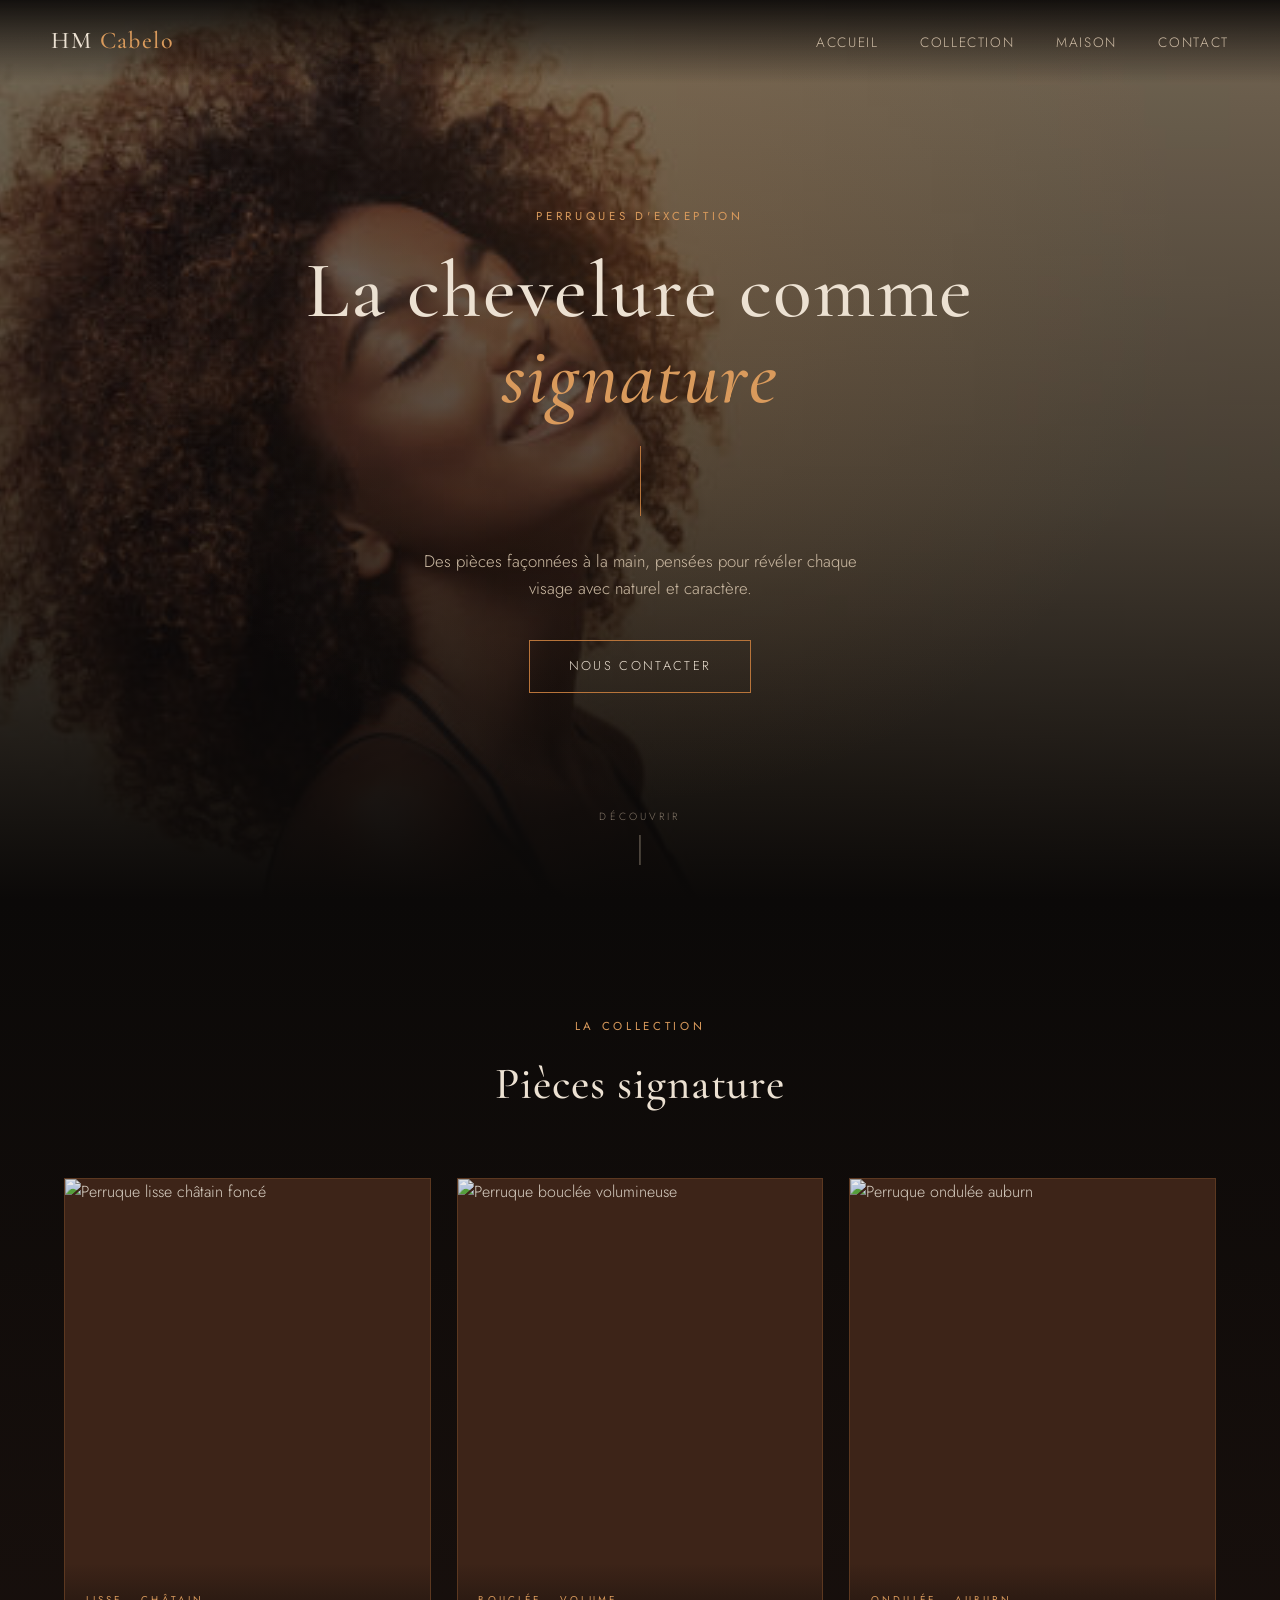
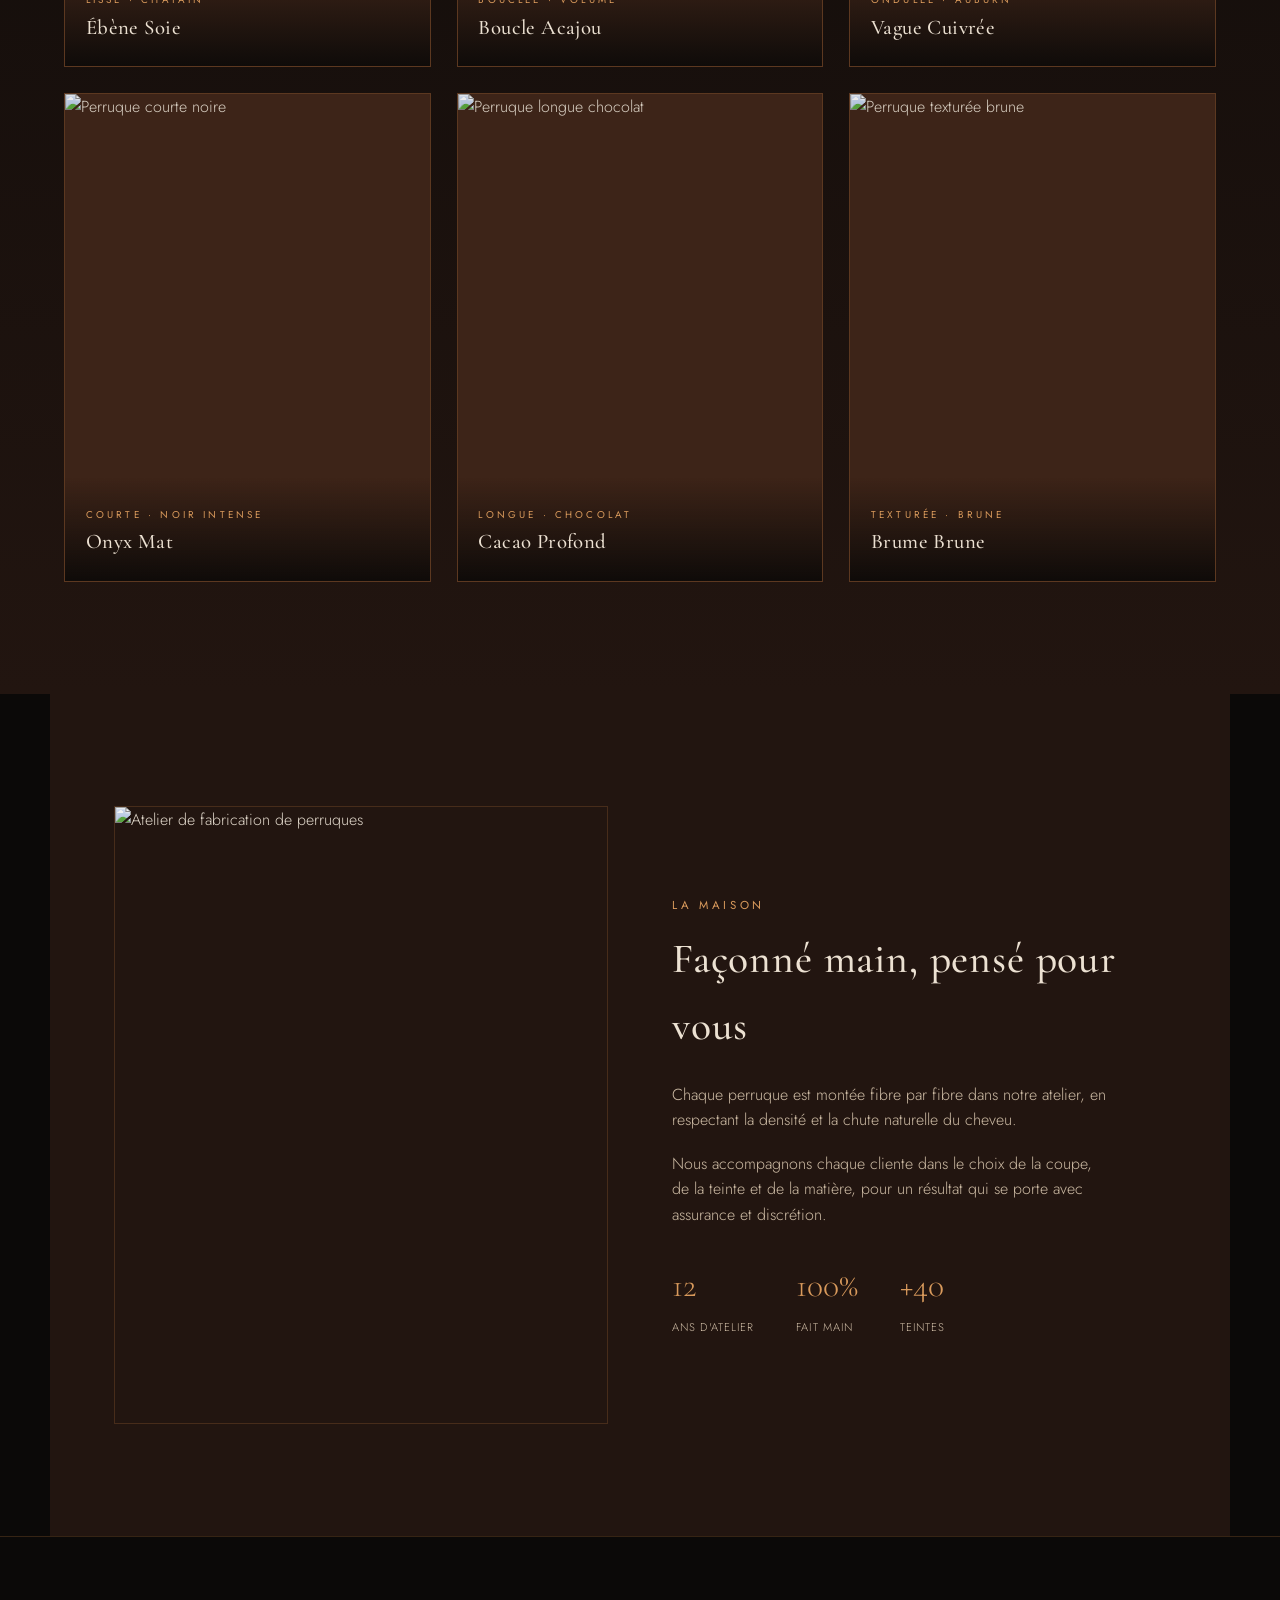
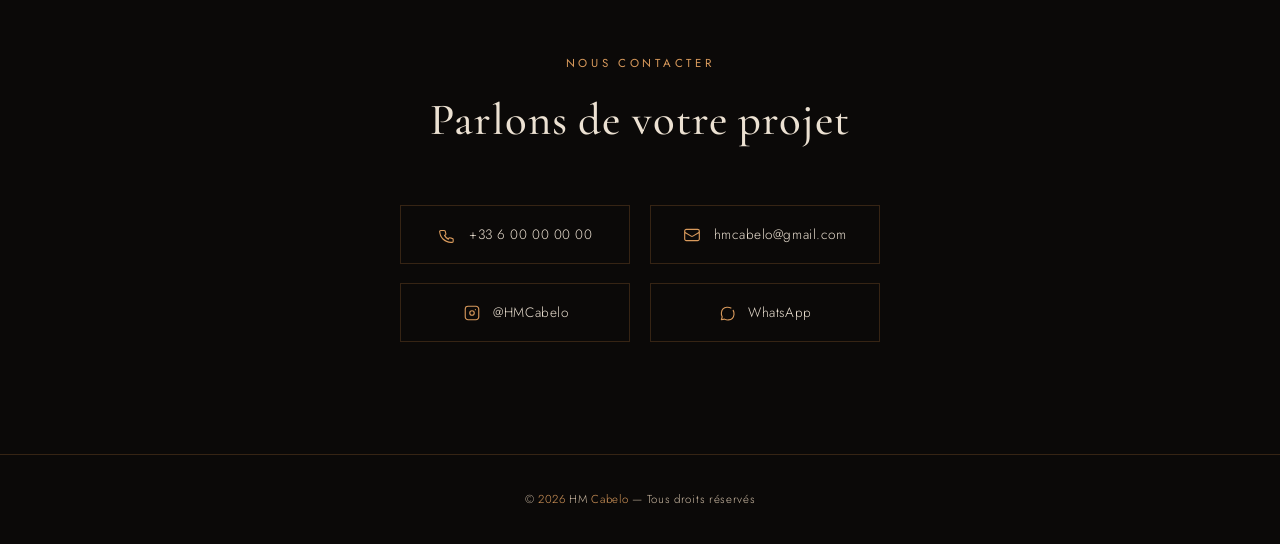
==== index.html @ 39e9770b "Première version du site web" ====
<!DOCTYPE html>
<html lang="fr">
<meta charset="UTF-8">
<meta name="viewport" content="width=device-width, initial-scale=1.0">
<title>HM Cabelo— Perruques d'exception</title>
<link rel="preconnect" href="https://fonts.googleapis.com">
<link rel="preconnect" href="https://fonts.gstatic.com" crossorigin>
<link rel="stylesheet" href="style.css">
<link href="https://fonts.googleapis.com/css2?family=Cormorant+Garamond:ital,wght@0,400;0,500;0,600;1,400&family=Jost:wght@300;400;500&display=swap" rel="stylesheet">

</head>
<body>

<header id="siteHeader">
  <a href="#top" class="brand">HM <span>Cabelo</span></a>
  <button class="burger" id="burger" aria-label="Ouvrir le menu" aria-expanded="false">
    <span></span><span></span><span></span>
  </button>
  <nav id="nav">
    <ul>
      <li><a href="#top" class="nav-link">Accueil</a></li>
      <li><a href="#collection" class="nav-link">Collection</a></li>
      <li><a href="#about" class="nav-link">Maison</a></li>
      <li><a href="#contact" class="nav-link">Contact</a></li>
    </ul>
  </nav>
</header>
<div class="nav-overlay" id="navOverlay"></div>

<section class="hero" id="top">
  <div class="hero-bg"></div>
  <div class="hero-content">
    <span class="eyebrow">Perruques d'exception</span>
    <h1>La chevelure comme <em>signature</em></h1>
    <div class="signature-line"></div>
    <p>Des pièces façonnées à la main, pensées pour révéler chaque visage avec naturel et caractère.</p>
    <a href="#contact" class="btn">Nous contacter</a>
  </div>
  <div class="scroll-cue">Découvrir</div>
</section>

<section class="collection" id="collection">
  <div class="section-head">
    <span class="eyebrow">La collection</span>
    <h2>Pièces signature</h2>
  </div>
  <div class="grid">
    <article class="card reveal">
      <img src="https://images.unsplash.com/photo-1605497788044-5a32c7078486?q=80&w=900&auto=format&fit=crop" alt="Perruque lisse châtain foncé">
      <div class="card-info">
        <span class="eyebrow">Lisse · Châtain</span>
        <h3>Ébène Soie</h3>
      </div>
    </article>
    <article class="card reveal">
      <img src="https://images.unsplash.com/photo-1519699047748-de8e457a634e?q=80&w=900&auto=format&fit=crop" alt="Perruque bouclée volumineuse">
      <div class="card-info">
        <span class="eyebrow">Bouclée · Volume</span>
        <h3>Boucle Acajou</h3>
      </div>
    </article>
    <article class="card reveal">
      <img src="https://images.unsplash.com/photo-1492106087820-71f1a00d2b11?q=80&w=900&auto=format&fit=crop" alt="Perruque ondulée auburn">
      <div class="card-info">
        <span class="eyebrow">Ondulée · Auburn</span>
        <h3>Vague Cuivrée</h3>
      </div>
    </article>
    <article class="card reveal">
      <img src="https://images.unsplash.com/photo-1487412947147-5cebf100ffc2?q=80&w=900&auto=format&fit=crop" alt="Perruque courte noire">
      <div class="card-info">
        <span class="eyebrow">Courte · Noir intense</span>
        <h3>Onyx Mat</h3>
      </div>
    </article>
    <article class="card reveal">
      <img src="https://images.unsplash.com/photo-1605497787376-9e2af8fa3528?q=80&w=900&auto=format&fit=crop" alt="Perruque longue chocolat">
      <div class="card-info">
        <span class="eyebrow">Longue · Chocolat</span>
        <h3>Cacao Profond</h3>
      </div>
    </article>
    <article class="card reveal">
      <img src="https://images.unsplash.com/photo-1604004555489-723a93d6ce74?q=80&w=900&auto=format&fit=crop" alt="Perruque texturée brune">
      <div class="card-info">
        <span class="eyebrow">Texturée · Brune</span>
        <h3>Brume Brune</h3>
      </div>
    </article>
  </div>
</section>

<section class="about" id="about">
  <div class="about-img reveal">
    <img src="https://images.unsplash.com/photo-1522337660859-02fbefca4702?q=80&w=900&auto=format&fit=crop" alt="Atelier de fabrication de perruques">
  </div>
  <div class="about-text reveal">
    <span class="eyebrow">La maison</span>
    <h2>Façonné main, pensé pour vous</h2>
    <p>Chaque perruque est montée fibre par fibre dans notre atelier, en respectant la densité et la chute naturelle du cheveu.</p>
    <p>Nous accompagnons chaque cliente dans le choix de la coupe, de la teinte et de la matière, pour un résultat qui se porte avec assurance et discrétion.</p>
    <div class="stats">
      <div>
        <span class="stat-num">12</span>
        <span class="stat-label">ans d'atelier</span>
      </div>
      <div>
        <span class="stat-num">100%</span>
        <span class="stat-label">fait main</span>
      </div>
      <div>
        <span class="stat-num">+40</span>
        <span class="stat-label">teintes</span>
      </div>
    </div>
  </div>
</section>

<section class="contact" id="contact">
  <div class="section-head">
    <span class="eyebrow">Nous contacter</span>
    <h2>Parlons de votre projet</h2>
  </div>
  <div class="contact-links">
    <a class="contact-link" href="tel:+33600000000">
      <svg fill="none" viewBox="0 0 24 24" stroke-width="1.5"><path stroke-linecap="round" stroke-linejoin="round" d="M2.25 6.75c0 8.284 6.716 15 15 15h1.5a1.5 1.5 0 0 0 1.5-1.5v-2.25a1.5 1.5 0 0 0-1.5-1.5l-3-.75a1.5 1.5 0 0 0-1.5.75l-.5 1c-2-1-4-3-5-5l1-.5a1.5 1.5 0 0 0 .75-1.5l-.75-3a1.5 1.5 0 0 0-1.5-1.5H3.75a1.5 1.5 0 0 0-1.5 1.5v0Z"/></svg>
      <span>+33 6 00 00 00 00</span>
    </a>
    <a class="contact-link" href="mailto:contact@HMCabelo.fr">
      <svg fill="none" viewBox="0 0 24 24" stroke-width="1.5"><path stroke-linecap="round" stroke-linejoin="round" d="M21.75 6.75v10.5a2.25 2.25 0 0 1-2.25 2.25h-15a2.25 2.25 0 0 1-2.25-2.25V6.75m19.5 0a2.25 2.25 0 0 0-2.25-2.25h-15a2.25 2.25 0 0 0-2.25 2.25m19.5 0v.243a2.25 2.25 0 0 1-1.07 1.916l-7.5 4.615a2.25 2.25 0 0 1-2.36 0L3.32 8.91a2.25 2.25 0 0 1-1.07-1.916V6.75"/></svg>
      <span>hmcabelo@gmail.com</span>
    </a>
    <a class="contact-link" href="https://instagram.com" target="_blank" rel="noopener">
      <svg fill="none" viewBox="0 0 24 24" stroke-width="1.5"><path stroke-linecap="round" stroke-linejoin="round" d="M16.5 7.5h.008v.008H16.5V7.5ZM6.75 3h10.5a3.75 3.75 0 0 1 3.75 3.75v10.5a3.75 3.75 0 0 1-3.75 3.75H6.75A3.75 3.75 0 0 1 3 17.25V6.75A3.75 3.75 0 0 1 6.75 3Zm5.25 6a3 3 0 1 1 0 6 3 3 0 0 1 0-6Z"/></svg>
      <span>@HMCabelo</span>
    </a>
    <a class="contact-link" href="https://wa.me/33600000000" target="_blank" rel="noopener">
      <svg fill="none" viewBox="0 0 24 24" stroke-width="1.5"><path stroke-linecap="round" stroke-linejoin="round" d="M20.25 8.511c.884 1.659 1.262 3.526 1.063 5.428-.39 3.806-3.484 6.9-7.29 7.29-1.902.198-3.769-.18-5.428-1.064L4.5 21l1.075-3.928c-.884-1.658-1.262-3.526-1.063-5.428.39-3.806 3.484-6.9 7.29-7.29 1.902-.198 3.769.18 5.428 1.063"/></svg>
      <span>WhatsApp</span>
    </a>
  </div>
</section>

<footer>
  &copy; <span class = "date"></span> HM <span>Cabelo</span> — Tous droits réservés
</footer>

<script src="script.js"></script>
</body>
</html>
---- style.css ----
:root {
  --noir: #0b0908;
  --chocolat-fonce: #221510;
  --chocolat: #3d2418;
  --chocolat-clair: #5a3826;
  --beige: #ece1d2;
  --beige-doux: #cdbba4;
  --cuivre: #b8743a;
  --cuivre-clair: #d99a5c;
  --line: rgba(184, 116, 58, 0.25);
  --maxw: 1180px;
}

* {
  margin: 0;
  padding: 0;
  box-sizing: border-box;
}

html {
  scroll-behavior: smooth;
}

body {
  background: var(--noir);
  color: var(--beige);
  font-family: "Jost", sans-serif;
  font-weight: 300;
  line-height: 1.6;
  overflow-x: hidden;
}

h1,
h2,
h3,
.brand {
  font-family: "Cormorant Garamond", serif;
  font-weight: 500;
  letter-spacing: 0.02em;
}

a {
  color: inherit;
  text-decoration: none;
}

img {
  display: block;
  max-width: 100%;
}

::selection {
  background: var(--cuivre);
  color: var(--noir);
}

/* Focus visibility */
a:focus-visible,
button:focus-visible {
  outline: 1px solid var(--cuivre-clair);
  outline-offset: 4px;
}

.eyebrow {
  font-size: 0.72rem;
  letter-spacing: 0.32em;
  text-transform: uppercase;
  color: var(--cuivre-clair);
  font-weight: 400;
}

/* ===== HEADER ===== */
header {
  position: fixed;
  top: 0;
  left: 0;
  right: 0;
  z-index: 100;
  display: flex;
  align-items: center;
  justify-content: space-between;
  padding: 1.4rem clamp(1.2rem, 4vw, 3.5rem);
  background: linear-gradient(
    to bottom,
    rgba(11, 9, 8, 0.92),
    rgba(11, 9, 8, 0)
  );
  transition:
    background 0.4s ease,
    padding 0.4s ease;
}
header.scrolled {
  background: rgba(11, 9, 8, 0.96);
  backdrop-filter: blur(6px);
  padding: 1rem clamp(1.2rem, 4vw, 3.5rem);
  border-bottom: 1px solid var(--line);
}

.brand {
  font-size: 1.5rem;
  letter-spacing: 0.06em;
  color: var(--beige);
}
.brand span {
  color: var(--cuivre-clair);
}

nav ul {
  display: flex;
  gap: 2.6rem;
  list-style: none;
}
nav a {
  font-size: 0.85rem;
  letter-spacing: 0.12em;
  text-transform: uppercase;
  color: var(--beige-doux);
  position: relative;
  padding-bottom: 6px;
}
nav a::after {
  content: "";
  position: absolute;
  left: 0;
  bottom: 0;
  width: 0;
  height: 1px;
  background: var(--cuivre-clair);
  transition: width 0.3s ease;
}
nav a:hover {
  color: var(--beige);
}
nav a:hover::after {
  width: 100%;
}

.burger {
  display: none;
  flex-direction: column;
  gap: 5px;
  background: none;
  border: none;
  cursor: pointer;
  padding: 8px;
  z-index: 110;
}
.burger span {
  width: 24px;
  height: 1px;
  background: var(--beige);
  transition:
    transform 0.3s ease,
    opacity 0.3s ease;
}
.burger.open span:nth-child(1) {
  transform: translateY(6px) rotate(45deg);
}
.burger.open span:nth-child(2) {
  opacity: 0;
}
.burger.open span:nth-child(3) {
  transform: translateY(-6px) rotate(-45deg);
}

/* ===== HERO ===== */
.hero {
  position: relative;
  min-height: 100vh;
  display: flex;
  align-items: center;
  justify-content: center;
  text-align: center;
  padding: 0 1.5rem;
  isolation: isolate;
}
.hero-bg {
  position: absolute;
  inset: 0;
  background:
    radial-gradient(
      ellipse at 50% 30%,
      rgba(184, 116, 58, 0.16),
      transparent 60%
    ),
    linear-gradient(
      180deg,
      rgba(11, 9, 8, 0.55) 0%,
      rgba(11, 9, 8, 0.75) 55%,
      var(--noir) 100%
    ),
    url("./backhero.jpg");
  background-size: cover;
  background-position: center 20%;
  z-index: -1;
}
.hero-content {
  max-width: 760px;
}
.hero .eyebrow {
  display: block;
  margin-bottom: 1.4rem;
}
.hero h1 {
  font-size: clamp(2.6rem, 7vw, 5rem);
  line-height: 1.08;
  color: var(--beige);
  margin-bottom: 1.6rem;
}
.hero h1 em {
  font-style: italic;
  color: var(--cuivre-clair);
}
.hero p {
  font-size: 1.05rem;
  color: var(--beige-doux);
  max-width: 480px;
  margin: 0 auto 2.4rem;
}

/* Signature : trait cuivré qui se dessine */
.signature-line {
  width: 1px;
  height: 70px;
  background: var(--cuivre);
  margin: 0 auto 2rem;
  transform-origin: top;
  animation: drawLine 1.4s ease-out 0.3s forwards;
  transform: scaleY(0);
}
@keyframes drawLine {
  to {
    transform: scaleY(1);
  }
}

.btn {
  display: inline-block;
  padding: 0.95rem 2.4rem;
  border: 1px solid var(--cuivre);
  color: var(--beige);
  font-size: 0.8rem;
  letter-spacing: 0.18em;
  text-transform: uppercase;
  transition:
    background 0.35s ease,
    color 0.35s ease,
    border-color 0.35s ease;
}
.btn:hover {
  background: var(--cuivre);
  color: var(--noir);
}

.scroll-cue {
  position: absolute;
  bottom: 2.2rem;
  left: 50%;
  transform: translateX(-50%);
  font-size: 0.65rem;
  letter-spacing: 0.3em;
  text-transform: uppercase;
  color: var(--beige-doux);
  opacity: 0.6;
  display: flex;
  flex-direction: column;
  align-items: center;
  gap: 0.6rem;
}
.scroll-cue::after {
  content: "";
  width: 1px;
  height: 30px;
  background: var(--beige-doux);
  animation: scrollPulse 1.8s ease-in-out infinite;
}
@keyframes scrollPulse {
  0%,
  100% {
    transform: scaleY(0.4);
    opacity: 0.3;
  }
  50% {
    transform: scaleY(1);
    opacity: 0.8;
  }
}

/* ===== SECTION GENERIQUE ===== */
section {
  padding: 7rem clamp(1.2rem, 5vw, 4rem);
}
.section-head {
  text-align: center;
  max-width: 560px;
  margin: 0 auto 3.6rem;
}
.section-head h2 {
  font-size: clamp(2rem, 4vw, 2.8rem);
  color: var(--beige);
  margin-top: 0.7rem;
}

/* ===== COLLECTION ===== */
.collection {
  background: linear-gradient(
    180deg,
    var(--noir) 0%,
    var(--chocolat-fonce) 100%
  );
}
.grid {
  display: grid;
  grid-template-columns: repeat(3, 1fr);
  gap: 1.6rem;
  max-width: var(--maxw);
  margin: 0 auto;
}
.card {
  position: relative;
  border: 1px solid var(--line);
  overflow: hidden;
  aspect-ratio: 3/4;
  background: var(--chocolat);
}
.card img {
  width: 100%;
  height: 100%;
  object-fit: cover;
  transition:
    transform 0.6s ease,
    filter 0.6s ease;
  filter: saturate(0.92) brightness(0.92);
}
.card:hover img {
  transform: scale(1.06);
  filter: saturate(1) brightness(1);
}
.card-info {
  position: absolute;
  left: 0;
  right: 0;
  bottom: 0;
  padding: 1.4rem 1.3rem;
  background: linear-gradient(to top, rgba(11, 9, 8, 0.92), transparent);
}
.card-info .eyebrow {
  font-size: 0.62rem;
  margin-bottom: 0.3rem;
}
.card-info h3 {
  font-size: 1.3rem;
  color: var(--beige);
}

/* ===== À PROPOS ===== */
.about {
  background: var(--chocolat-fonce);
  display: grid;
  grid-template-columns: 1fr 1fr;
  gap: 4rem;
  align-items: center;
  max-width: var(--maxw);
  margin: 0 auto;
  padding: 7rem clamp(1.2rem, 5vw, 4rem);
}
.about-img {
  aspect-ratio: 4/5;
  overflow: hidden;
  border: 1px solid var(--line);
}
.about-img img {
  width: 100%;
  height: 100%;
  object-fit: cover;
  filter: saturate(0.9) brightness(0.95);
}
.about-text h2 {
  font-size: clamp(1.9rem, 3.4vw, 2.6rem);
  color: var(--beige);
  margin: 0.6rem 0 1.4rem;
}
.about-text p {
  color: var(--beige-doux);
  margin-bottom: 1.1rem;
  max-width: 440px;
}
.stats {
  display: flex;
  gap: 2.6rem;
  margin-top: 2rem;
}
.stat-num {
  font-family: "Cormorant Garamond", serif;
  font-size: 2.1rem;
  color: var(--cuivre-clair);
  display: block;
}
.stat-label {
  font-size: 0.7rem;
  letter-spacing: 0.1em;
  text-transform: uppercase;
  color: var(--beige-doux);
}

/* ===== CONTACT ===== */
.contact {
  background: var(--noir);
  text-align: center;
  border-top: 1px solid var(--line);
}
.contact .section-head {
  margin-bottom: 3rem;
}
.contact-links {
  display: flex;
  flex-wrap: wrap;
  justify-content: center;
  gap: 1.2rem;
  max-width: 680px;
  margin: 0 auto;
}
.contact-link {
  display: flex;
  align-items: center;
  gap: 0.8rem;
  padding: 1.1rem 1.8rem;
  border: 1px solid var(--line);
  min-width: 230px;
  justify-content: center;
  transition:
    border-color 0.3s ease,
    background 0.3s ease,
    transform 0.3s ease;
}
.contact-link:hover {
  border-color: var(--cuivre);
  background: rgba(184, 116, 58, 0.07);
  transform: translateY(-2px);
}
.contact-link svg {
  width: 18px;
  height: 18px;
  stroke: var(--cuivre-clair);
  flex-shrink: 0;
}
.contact-link span {
  font-size: 0.85rem;
  letter-spacing: 0.04em;
  color: var(--beige);
}

/* ===== FOOTER ===== */
footer {
  text-align: center;
  padding: 2.2rem 1.5rem;
  border-top: 1px solid var(--line);
  font-size: 0.72rem;
  letter-spacing: 0.06em;
  color: var(--beige-doux);
  background: var(--noir);
}
footer span {
  color: var(--cuivre-clair);
}

/* ===== REVEAL ON SCROLL ===== */
.reveal {
  opacity: 0;
  transform: translateY(24px);
  transition:
    opacity 0.8s ease,
    transform 0.8s ease;
}
.reveal.is-visible {
  opacity: 1;
  transform: translateY(0);
}

@media (prefers-reduced-motion: reduce) {
  html {
    scroll-behavior: auto;
  }
  .reveal {
    opacity: 1;
    transform: none;
    transition: none;
  }
  .signature-line {
    animation: none;
    transform: scaleY(1);
  }
  .scroll-cue::after {
    animation: none;
  }
  .card img {
    transition: none;
  }
}

/* ===== RESPONSIVE ===== */
@media (max-width: 980px) {
  .grid {
    grid-template-columns: repeat(2, 1fr);
  }
  .about {
    grid-template-columns: 1fr;
    gap: 2.4rem;
  }
  .about-img {
    max-width: 420px;
    margin: 0 auto;
  }
}

@media (max-width: 760px) {
  nav {
    position: fixed;
    top: 0;
    right: 0;
    height: 100vh;
    width: min(78vw, 320px);
    background: var(--chocolat-fonce);
    border-left: 1px solid var(--line);
    display: flex;
    align-items: center;
    transform: translateX(100%);
    transition: transform 0.4s ease;
    z-index: 105;
  }
  nav.open {
    transform: translateX(0);
  }
  nav ul {
    flex-direction: column;
    gap: 2.2rem;
    width: 100%;
    padding: 0 2.4rem;
  }
  nav a {
    font-size: 0.95rem;
  }
  .burger {
    display: flex;
  }
  .grid {
    grid-template-columns: 1fr;
    max-width: 420px;
  }
  .stats {
    justify-content: space-between;
  }
  section {
    padding: 5rem 1.3rem;
  }
  .contact-link {
    min-width: 100%;
  }
  .hero h1 {
    font-size: clamp(2.2rem, 9vw, 3rem);
  }
}

.nav-overlay {
  display: none;
  position: fixed;
  inset: 0;
  background: rgba(0, 0, 0, 0.5);
  z-index: 104;
}
.nav-overlay.show {
  display: block;
}
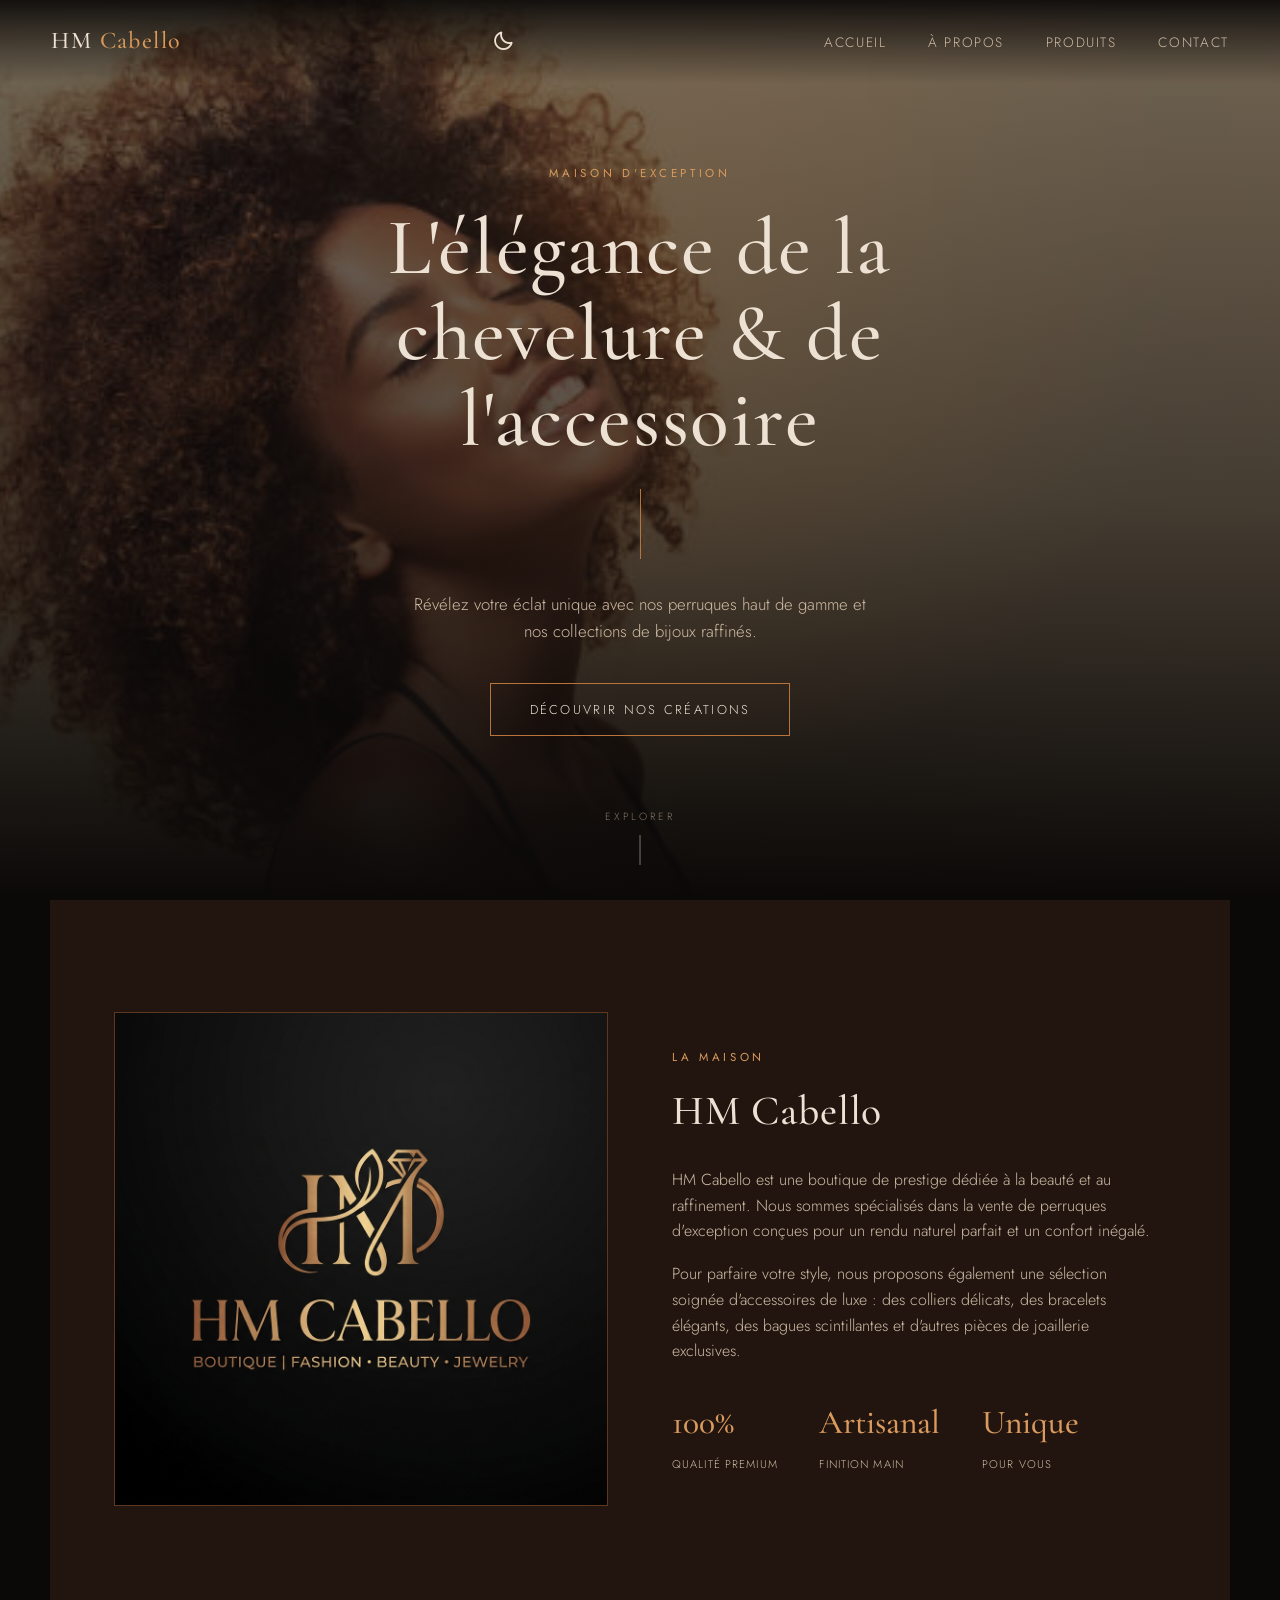
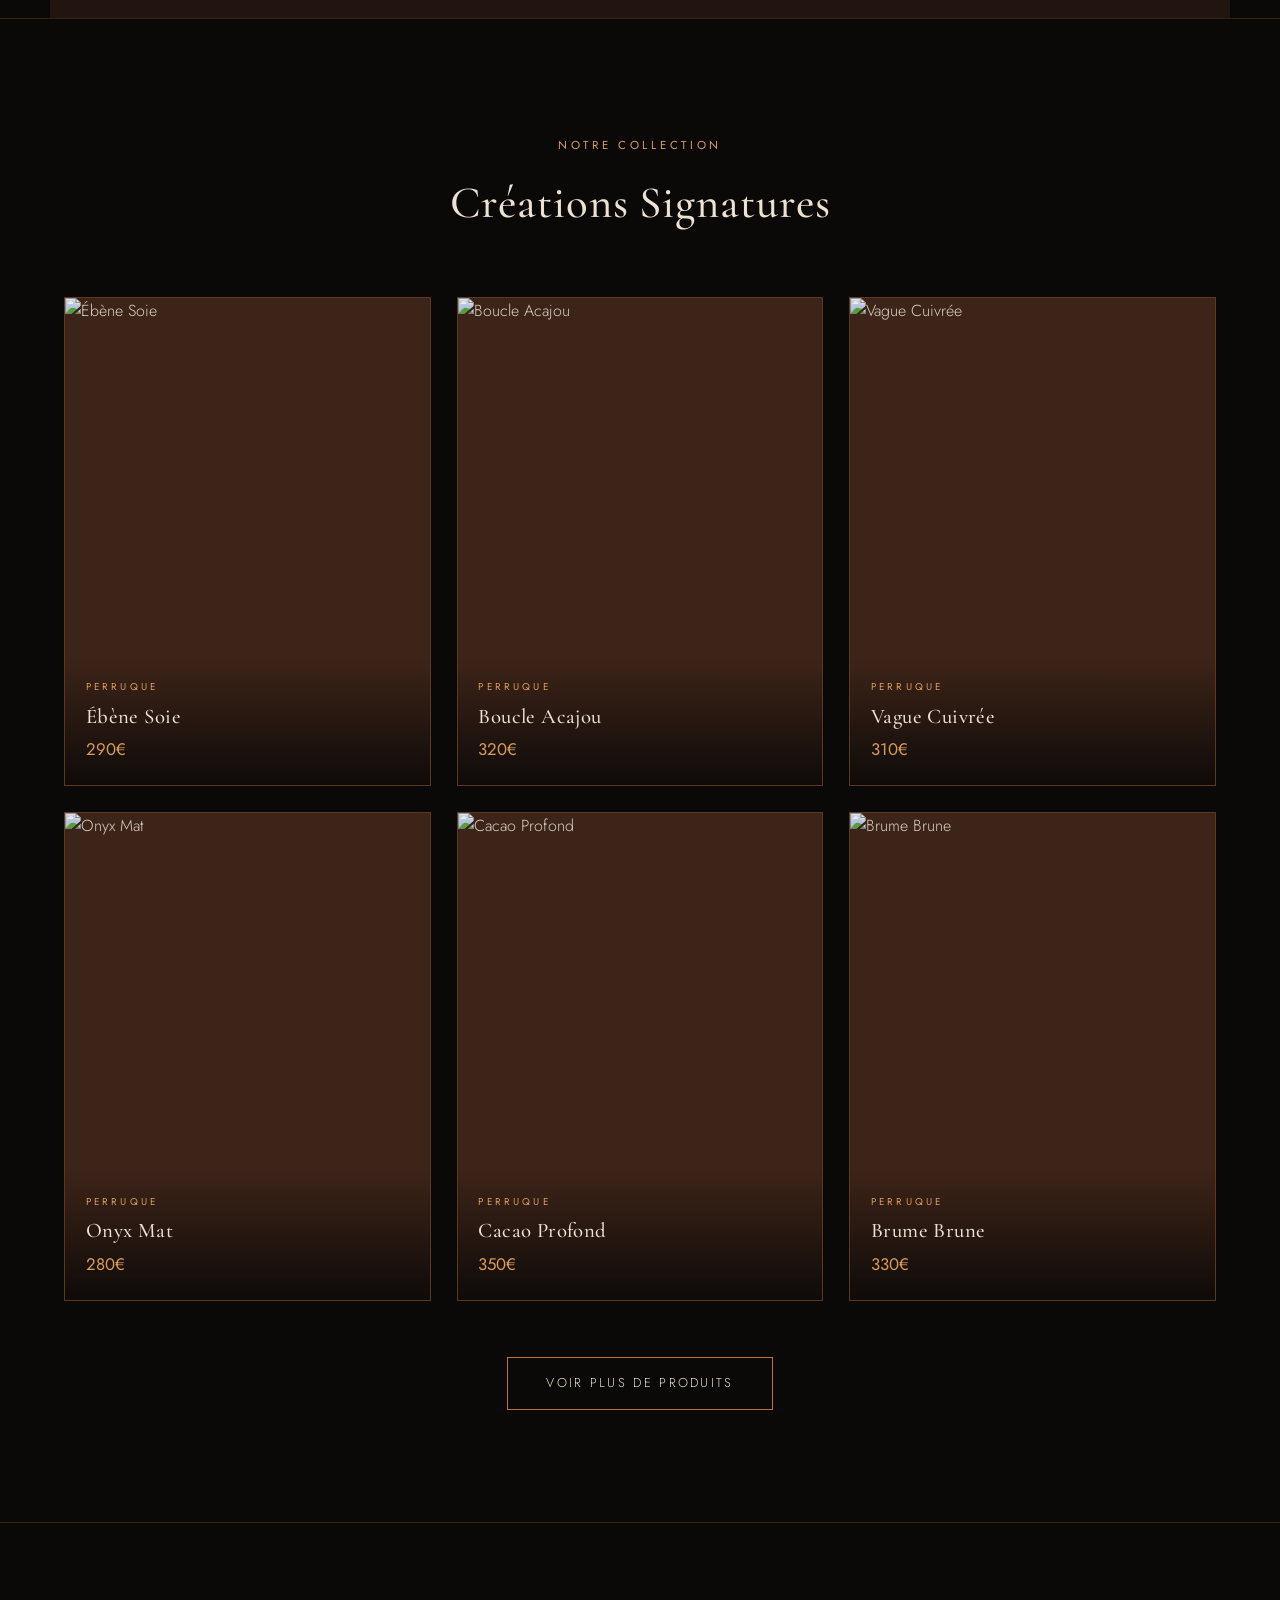
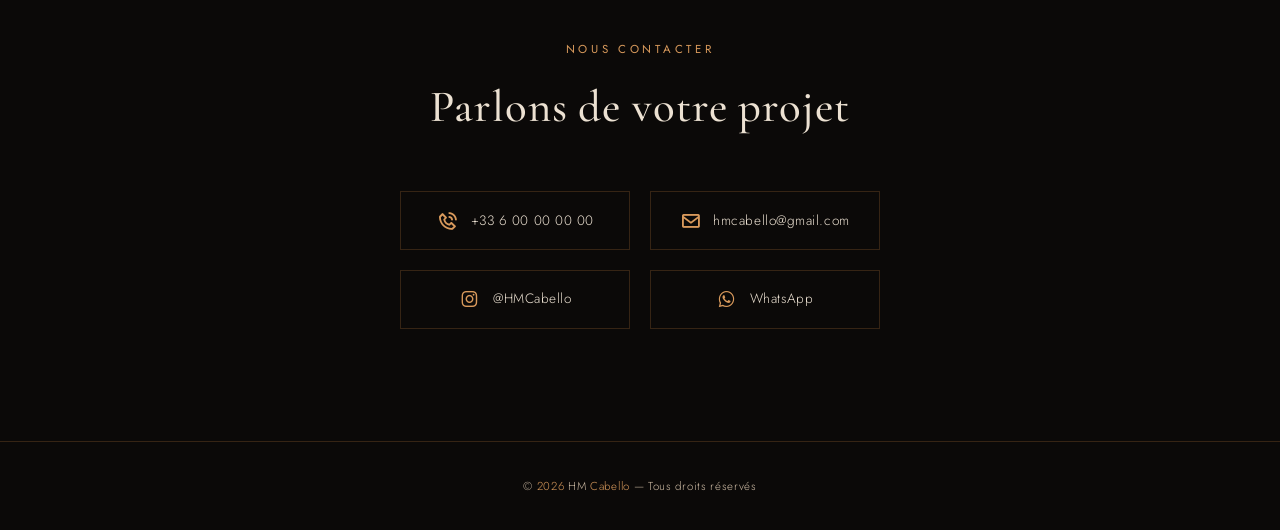
==== commit 0166db00: "avant dernières mises à jour" ====
--- a/index.html
+++ b/index.html
@@ -1,121 +1,101 @@
 <!DOCTYPE html>
 <html lang="fr">
-<meta charset="UTF-8">
-<meta name="viewport" content="width=device-width, initial-scale=1.0">
-<title>HM Cabelo— Perruques d'exception</title>
-<link rel="preconnect" href="https://fonts.googleapis.com">
-<link rel="preconnect" href="https://fonts.gstatic.com" crossorigin>
-<link rel="stylesheet" href="style.css">
-<link href="https://fonts.googleapis.com/css2?family=Cormorant+Garamond:ital,wght@0,400;0,500;0,600;1,400&family=Jost:wght@300;400;500&display=swap" rel="stylesheet">
-
+<head>
+  <meta charset="UTF-8">
+  <meta name="viewport" content="width=device-width, initial-scale=1.0">
+  <title>HM Cabello — Wigs & Joaillerie d'exception</title>
+  <link rel="preconnect" href="https://fonts.googleapis.com">
+  <link rel="preconnect" href="https://fonts.gstatic.com" crossorigin>
+  <link href="https://fonts.googleapis.com/css2?family=Cormorant+Garamond:ital,wght@0,400;0,500;0,600;1,400&family=Jost:wght@300;400;500&display=swap" rel="stylesheet">
+  <!-- Boxicons CDN for premium icons -->
+  <link href="https://unpkg.com/boxicons@2.1.4/css/boxicons.min.css" rel="stylesheet">
+  <link rel="stylesheet" href="style.css">
 </head>
 <body>
 
 <header id="siteHeader">
-  <a href="#top" class="brand">HM <span>Cabelo</span></a>
-  <button class="burger" id="burger" aria-label="Ouvrir le menu" aria-expanded="false">
-    <span></span><span></span><span></span>
-  </button>
+  <a href="#top" class="brand">HM <span>Cabello</span></a>
+  
+  <div class="header-actions">
+    <button id="themeToggle" class="theme-toggle" aria-label="Changer de thème">
+      <i class="bx bx-moon"></i>
+    </button>
+    <button class="burger" id="burger" aria-label="Ouvrir le menu" aria-expanded="false">
+      <span></span><span></span><span></span>
+    </button>
+  </div>
+  
   <nav id="nav">
     <ul>
       <li><a href="#top" class="nav-link">Accueil</a></li>
-      <li><a href="#collection" class="nav-link">Collection</a></li>
-      <li><a href="#about" class="nav-link">Maison</a></li>
+      <li><a href="#about" class="nav-link">À propos</a></li>
+      <li><a href="#products" class="nav-link">Produits</a></li>
       <li><a href="#contact" class="nav-link">Contact</a></li>
     </ul>
   </nav>
 </header>
 <div class="nav-overlay" id="navOverlay"></div>
 
+<!-- 1. ACCUEIL SECTION -->
 <section class="hero" id="top">
   <div class="hero-bg"></div>
   <div class="hero-content">
-    <span class="eyebrow">Perruques d'exception</span>
-    <h1>La chevelure comme <em>signature</em></h1>
+    <span class="eyebrow">Maison d'exception</span>
+    <h1>L'élégance de la chevelure & de l'accessoire</h1>
     <div class="signature-line"></div>
-    <p>Des pièces façonnées à la main, pensées pour révéler chaque visage avec naturel et caractère.</p>
-    <a href="#contact" class="btn">Nous contacter</a>
+    <p>Révélez votre éclat unique avec nos perruques haut de gamme et nos collections de bijoux raffinés.</p>
+    <a href="#products" class="btn">Découvrir nos créations</a>
   </div>
-  <div class="scroll-cue">Découvrir</div>
+  <div class="scroll-cue">Explorer</div>
 </section>
 
-<section class="collection" id="collection">
-  <div class="section-head">
-    <span class="eyebrow">La collection</span>
-    <h2>Pièces signature</h2>
-  </div>
-  <div class="grid">
-    <article class="card reveal">
-      <img src="https://images.unsplash.com/photo-1605497788044-5a32c7078486?q=80&w=900&auto=format&fit=crop" alt="Perruque lisse châtain foncé">
-      <div class="card-info">
-        <span class="eyebrow">Lisse · Châtain</span>
-        <h3>Ébène Soie</h3>
-      </div>
-    </article>
-    <article class="card reveal">
-      <img src="https://images.unsplash.com/photo-1519699047748-de8e457a634e?q=80&w=900&auto=format&fit=crop" alt="Perruque bouclée volumineuse">
-      <div class="card-info">
-        <span class="eyebrow">Bouclée · Volume</span>
-        <h3>Boucle Acajou</h3>
-      </div>
-    </article>
-    <article class="card reveal">
-      <img src="https://images.unsplash.com/photo-1492106087820-71f1a00d2b11?q=80&w=900&auto=format&fit=crop" alt="Perruque ondulée auburn">
-      <div class="card-info">
-        <span class="eyebrow">Ondulée · Auburn</span>
-        <h3>Vague Cuivrée</h3>
-      </div>
-    </article>
-    <article class="card reveal">
-      <img src="https://images.unsplash.com/photo-1487412947147-5cebf100ffc2?q=80&w=900&auto=format&fit=crop" alt="Perruque courte noire">
-      <div class="card-info">
-        <span class="eyebrow">Courte · Noir intense</span>
-        <h3>Onyx Mat</h3>
-      </div>
-    </article>
-    <article class="card reveal">
-      <img src="https://images.unsplash.com/photo-1605497787376-9e2af8fa3528?q=80&w=900&auto=format&fit=crop" alt="Perruque longue chocolat">
-      <div class="card-info">
-        <span class="eyebrow">Longue · Chocolat</span>
-        <h3>Cacao Profond</h3>
-      </div>
-    </article>
-    <article class="card reveal">
-      <img src="https://images.unsplash.com/photo-1604004555489-723a93d6ce74?q=80&w=900&auto=format&fit=crop" alt="Perruque texturée brune">
-      <div class="card-info">
-        <span class="eyebrow">Texturée · Brune</span>
-        <h3>Brume Brune</h3>
-      </div>
-    </article>
-  </div>
-</section>
-
+<!-- 2. A PROPOS SECTION -->
 <section class="about" id="about">
   <div class="about-img reveal">
-    <img src="https://images.unsplash.com/photo-1522337660859-02fbefca4702?q=80&w=900&auto=format&fit=crop" alt="Atelier de fabrication de perruques">
+    <!-- Photo with the company logo as the image -->
+    <img src="assets/logo.jpg" alt="Logo officiel de HM Cabello">
   </div>
   <div class="about-text reveal">
-    <span class="eyebrow">La maison</span>
-    <h2>Façonné main, pensé pour vous</h2>
-    <p>Chaque perruque est montée fibre par fibre dans notre atelier, en respectant la densité et la chute naturelle du cheveu.</p>
-    <p>Nous accompagnons chaque cliente dans le choix de la coupe, de la teinte et de la matière, pour un résultat qui se porte avec assurance et discrétion.</p>
+    <span class="eyebrow">La Maison</span>
+    <h2>HM Cabello</h2>
+    <p>HM Cabello est une boutique de prestige dédiée à la beauté et au raffinement. Nous sommes spécialisés dans la vente de perruques d'exception conçues pour un rendu naturel parfait et un confort inégalé.</p>
+    <p>Pour parfaire votre style, nous proposons également une sélection soignée d'accessoires de luxe : des colliers délicats, des bracelets élégants, des bagues scintillantes et d'autres pièces de joaillerie exclusives.</p>
     <div class="stats">
       <div>
-        <span class="stat-num">12</span>
-        <span class="stat-label">ans d'atelier</span>
+        <span class="stat-num">100%</span>
+        <span class="stat-label">Qualité Premium</span>
       </div>
       <div>
-        <span class="stat-num">100%</span>
-        <span class="stat-label">fait main</span>
+        <span class="stat-num">Artisanal</span>
+        <span class="stat-label">Finition Main</span>
       </div>
       <div>
-        <span class="stat-num">+40</span>
-        <span class="stat-label">teintes</span>
+        <span class="stat-num">Unique</span>
+        <span class="stat-label">Pour vous</span>
       </div>
     </div>
   </div>
 </section>
 
+<!-- 3. PRODUITS SECTION -->
+<section class="collection" id="products">
+  <div class="section-head">
+    <span class="eyebrow">Notre Collection</span>
+    <h2>Créations Signatures</h2>
+  </div>
+  
+  <!-- Dynamic Grid loaded via JS -->
+  <div class="grid" id="homeProductGrid">
+    <!-- Products from perruques.json will be loaded here -->
+    <div class="loading">Chargement des produits...</div>
+  </div>
+  
+  <div class="more-products-btn-container reveal">
+    <a href="produits.html" class="btn">Voir plus de produits</a>
+  </div>
+</section>
+
+<!-- 4. CONTACT SECTION -->
 <section class="contact" id="contact">
   <div class="section-head">
     <span class="eyebrow">Nous contacter</span>
@@ -123,26 +103,26 @@
   </div>
   <div class="contact-links">
     <a class="contact-link" href="tel:+33600000000">
-      <svg fill="none" viewBox="0 0 24 24" stroke-width="1.5"><path stroke-linecap="round" stroke-linejoin="round" d="M2.25 6.75c0 8.284 6.716 15 15 15h1.5a1.5 1.5 0 0 0 1.5-1.5v-2.25a1.5 1.5 0 0 0-1.5-1.5l-3-.75a1.5 1.5 0 0 0-1.5.75l-.5 1c-2-1-4-3-5-5l1-.5a1.5 1.5 0 0 0 .75-1.5l-.75-3a1.5 1.5 0 0 0-1.5-1.5H3.75a1.5 1.5 0 0 0-1.5 1.5v0Z"/></svg>
+      <i class="bx bx-phone-call"></i>
       <span>+33 6 00 00 00 00</span>
     </a>
-    <a class="contact-link" href="mailto:contact@HMCabelo.fr">
-      <svg fill="none" viewBox="0 0 24 24" stroke-width="1.5"><path stroke-linecap="round" stroke-linejoin="round" d="M21.75 6.75v10.5a2.25 2.25 0 0 1-2.25 2.25h-15a2.25 2.25 0 0 1-2.25-2.25V6.75m19.5 0a2.25 2.25 0 0 0-2.25-2.25h-15a2.25 2.25 0 0 0-2.25 2.25m19.5 0v.243a2.25 2.25 0 0 1-1.07 1.916l-7.5 4.615a2.25 2.25 0 0 1-2.36 0L3.32 8.91a2.25 2.25 0 0 1-1.07-1.916V6.75"/></svg>
-      <span>hmcabelo@gmail.com</span>
+    <a class="contact-link" href="mailto:hmcabello@gmail.com">
+      <i class="bx bx-envelope"></i>
+      <span>hmcabello@gmail.com</span>
     </a>
     <a class="contact-link" href="https://instagram.com" target="_blank" rel="noopener">
-      <svg fill="none" viewBox="0 0 24 24" stroke-width="1.5"><path stroke-linecap="round" stroke-linejoin="round" d="M16.5 7.5h.008v.008H16.5V7.5ZM6.75 3h10.5a3.75 3.75 0 0 1 3.75 3.75v10.5a3.75 3.75 0 0 1-3.75 3.75H6.75A3.75 3.75 0 0 1 3 17.25V6.75A3.75 3.75 0 0 1 6.75 3Zm5.25 6a3 3 0 1 1 0 6 3 3 0 0 1 0-6Z"/></svg>
-      <span>@HMCabelo</span>
+      <i class="bx bxl-instagram"></i>
+      <span>@HMCabello</span>
     </a>
     <a class="contact-link" href="https://wa.me/33600000000" target="_blank" rel="noopener">
-      <svg fill="none" viewBox="0 0 24 24" stroke-width="1.5"><path stroke-linecap="round" stroke-linejoin="round" d="M20.25 8.511c.884 1.659 1.262 3.526 1.063 5.428-.39 3.806-3.484 6.9-7.29 7.29-1.902.198-3.769-.18-5.428-1.064L4.5 21l1.075-3.928c-.884-1.658-1.262-3.526-1.063-5.428.39-3.806 3.484-6.9 7.29-7.29 1.902-.198 3.769.18 5.428 1.063"/></svg>
+      <i class="bx bxl-whatsapp"></i>
       <span>WhatsApp</span>
     </a>
   </div>
 </section>
 
 <footer>
-  &copy; <span class = "date"></span> HM <span>Cabelo</span> — Tous droits réservés
+  &copy; <span class="date"></span> HM <span>Cabello</span> — Tous droits réservés
 </footer>
 
 <script src="script.js"></script>
--- a/style.css
+++ b/style.css
@@ -9,6 +9,65 @@
   --cuivre-clair: #d99a5c;
   --line: rgba(184, 116, 58, 0.25);
   --maxw: 1180px;
+
+  /* Theme-specific gradient and background overlays */
+  --hero-overlay: linear-gradient(
+    180deg,
+    rgba(11, 9, 8, 0.55) 0%,
+    rgba(11, 9, 8, 0.75) 55%,
+    var(--noir) 100%
+  );
+  --hero-radial: radial-gradient(
+    ellipse at 50% 30%,
+    rgba(184, 116, 58, 0.16),
+    transparent 60%
+  );
+  --card-overlay: linear-gradient(to top, rgba(11, 9, 8, 0.92), transparent);
+  --header-bg: linear-gradient(
+    to bottom,
+    rgba(11, 9, 8, 0.92),
+    rgba(11, 9, 8, 0)
+  );
+  --header-scrolled-bg: rgba(11, 9, 8, 0.96);
+  --overlay-bg: rgba(0, 0, 0, 0.5);
+}
+
+/* Light Theme - veering towards sky blue and white */
+body.light-theme {
+  --noir: #ffffff; /* White background */
+  --chocolat-fonce: #f2f7fa; /* Very soft sky blue */
+  --chocolat: #e5eff5; /* Light sky blue for card backgrounds */
+  --chocolat-clair: #d1e2ed;
+  --beige: #162430; /* Dark slate blue for high readability */
+  --beige-doux: #53697a; /* Medium slate blue for secondary text */
+  --cuivre: #aa652a; /* Slightly darker copper for contrast */
+  --cuivre-clair: #8f4c18; /* Dark copper for subtitles/accents */
+  --line: rgba(170, 101, 42, 0.18);
+
+  --hero-overlay: linear-gradient(
+    180deg,
+    rgba(242, 247, 250, 0.6) 0%,
+    rgba(242, 247, 250, 0.85) 55%,
+    var(--noir) 100%
+  );
+  --hero-radial: radial-gradient(
+    ellipse at 50% 30%,
+    rgba(170, 101, 42, 0.08),
+    transparent 60%
+  );
+  --card-overlay: linear-gradient(
+    to top,
+    rgba(229, 239, 245, 0.95) 0%,
+    rgba(229, 239, 245, 0.5) 60%,
+    transparent 100%
+  );
+  --header-bg: linear-gradient(
+    to bottom,
+    rgba(255, 255, 255, 0.95),
+    rgba(255, 255, 255, 0)
+  );
+  --header-scrolled-bg: rgba(255, 255, 255, 0.96);
+  --overlay-bg: rgba(22, 36, 48, 0.35);
 }
 
 * {
@@ -28,6 +87,7 @@
   font-weight: 300;
   line-height: 1.6;
   overflow-x: hidden;
+  transition: background 0.3s ease, color 0.3s ease;
 }
 
 h1,
@@ -80,17 +140,14 @@
   align-items: center;
   justify-content: space-between;
   padding: 1.4rem clamp(1.2rem, 4vw, 3.5rem);
-  background: linear-gradient(
-    to bottom,
-    rgba(11, 9, 8, 0.92),
-    rgba(11, 9, 8, 0)
-  );
+  background: var(--header-bg);
   transition:
     background 0.4s ease,
-    padding 0.4s ease;
+    padding 0.4s ease,
+    border-bottom 0.4s ease;
 }
 header.scrolled {
-  background: rgba(11, 9, 8, 0.96);
+  background: var(--header-scrolled-bg);
   backdrop-filter: blur(6px);
   padding: 1rem clamp(1.2rem, 4vw, 3.5rem);
   border-bottom: 1px solid var(--line);
@@ -103,6 +160,30 @@
 }
 .brand span {
   color: var(--cuivre-clair);
+}
+
+.header-actions {
+  display: flex;
+  align-items: center;
+  gap: 1rem;
+}
+
+.theme-toggle {
+  background: none;
+  border: none;
+  color: var(--beige);
+  font-size: 1.4rem;
+  cursor: pointer;
+  padding: 8px;
+  display: flex;
+  align-items: center;
+  justify-content: center;
+  transition: color 0.3s ease, transform 0.3s ease;
+  z-index: 110;
+}
+.theme-toggle:hover {
+  color: var(--cuivre-clair);
+  transform: rotate(15deg) scale(1.08);
 }
 
 nav ul {
@@ -117,6 +198,7 @@
   color: var(--beige-doux);
   position: relative;
   padding-bottom: 6px;
+  transition: color 0.3s ease;
 }
 nav a::after {
   content: "";
@@ -151,7 +233,8 @@
   background: var(--beige);
   transition:
     transform 0.3s ease,
-    opacity 0.3s ease;
+    opacity 0.3s ease,
+    background-color 0.3s ease;
 }
 .burger.open span:nth-child(1) {
   transform: translateY(6px) rotate(45deg);
@@ -178,21 +261,13 @@
   position: absolute;
   inset: 0;
   background:
-    radial-gradient(
-      ellipse at 50% 30%,
-      rgba(184, 116, 58, 0.16),
-      transparent 60%
-    ),
-    linear-gradient(
-      180deg,
-      rgba(11, 9, 8, 0.55) 0%,
-      rgba(11, 9, 8, 0.75) 55%,
-      var(--noir) 100%
-    ),
-    url("./backhero.jpg");
+    var(--hero-radial),
+    var(--hero-overlay),
+    url("./assets/backhero.jpg");
   background-size: cover;
   background-position: center 20%;
   z-index: -1;
+  transition: background 0.3s ease;
 }
 .hero-content {
   max-width: 760px;
@@ -242,14 +317,20 @@
   font-size: 0.8rem;
   letter-spacing: 0.18em;
   text-transform: uppercase;
+  background: transparent;
+  cursor: pointer;
   transition:
     background 0.35s ease,
     color 0.35s ease,
-    border-color 0.35s ease;
+    border-color 0.35s ease,
+    transform 0.2s ease;
 }
 .btn:hover {
   background: var(--cuivre);
   color: var(--noir);
+}
+.btn:active {
+  transform: scale(0.98);
 }
 
 .scroll-cue {
@@ -289,6 +370,7 @@
 /* ===== SECTION GENERIQUE ===== */
 section {
   padding: 7rem clamp(1.2rem, 5vw, 4rem);
+  transition: background 0.3s ease;
 }
 .section-head {
   text-align: center;
@@ -301,13 +383,10 @@
   margin-top: 0.7rem;
 }
 
-/* ===== COLLECTION ===== */
+/* ===== COLLECTION / PRODUITS ===== */
 .collection {
-  background: linear-gradient(
-    180deg,
-    var(--noir) 0%,
-    var(--chocolat-fonce) 100%
-  );
+  background: var(--noir);
+  border-top: 1px solid var(--line);
 }
 .grid {
   display: grid;
@@ -322,6 +401,7 @@
   overflow: hidden;
   aspect-ratio: 3/4;
   background: var(--chocolat);
+  transition: border-color 0.3s ease, background 0.3s ease;
 }
 .card img {
   width: 100%;
@@ -332,6 +412,9 @@
     filter 0.6s ease;
   filter: saturate(0.92) brightness(0.92);
 }
+body.light-theme .card img {
+  filter: saturate(0.96) brightness(0.98);
+}
 .card:hover img {
   transform: scale(1.06);
   filter: saturate(1) brightness(1);
@@ -342,7 +425,10 @@
   right: 0;
   bottom: 0;
   padding: 1.4rem 1.3rem;
-  background: linear-gradient(to top, rgba(11, 9, 8, 0.92), transparent);
+  background: var(--card-overlay);
+  display: flex;
+  flex-direction: column;
+  transition: background 0.3s ease;
 }
 .card-info .eyebrow {
   font-size: 0.62rem;
@@ -351,6 +437,19 @@
 .card-info h3 {
   font-size: 1.3rem;
   color: var(--beige);
+  margin-bottom: 0.2rem;
+  transition: color 0.3s ease;
+}
+.card-info .price {
+  font-size: 1.05rem;
+  font-weight: 400;
+  color: var(--cuivre-clair);
+  transition: color 0.3s ease;
+}
+
+.more-products-btn-container {
+  text-align: center;
+  margin-top: 3.5rem;
 }
 
 /* ===== À PROPOS ===== */
@@ -365,15 +464,20 @@
   padding: 7rem clamp(1.2rem, 5vw, 4rem);
 }
 .about-img {
-  aspect-ratio: 4/5;
+  aspect-ratio: 1/1;
   overflow: hidden;
   border: 1px solid var(--line);
+  background: var(--chocolat);
 }
 .about-img img {
   width: 100%;
   height: 100%;
   object-fit: cover;
   filter: saturate(0.9) brightness(0.95);
+  transition: filter 0.3s ease;
+}
+body.light-theme .about-img img {
+  filter: saturate(0.95) brightness(1);
 }
 .about-text h2 {
   font-size: clamp(1.9rem, 3.4vw, 2.6rem);
@@ -383,7 +487,8 @@
 .about-text p {
   color: var(--beige-doux);
   margin-bottom: 1.1rem;
-  max-width: 440px;
+  max-width: 480px;
+  transition: color 0.3s ease;
 }
 .stats {
   display: flex;
@@ -395,12 +500,15 @@
   font-size: 2.1rem;
   color: var(--cuivre-clair);
   display: block;
+  font-weight: 500;
+  transition: color 0.3s ease;
 }
 .stat-label {
   font-size: 0.7rem;
   letter-spacing: 0.1em;
   text-transform: uppercase;
   color: var(--beige-doux);
+  transition: color 0.3s ease;
 }
 
 /* ===== CONTACT ===== */
@@ -438,16 +546,20 @@
   background: rgba(184, 116, 58, 0.07);
   transform: translateY(-2px);
 }
-.contact-link svg {
-  width: 18px;
-  height: 18px;
-  stroke: var(--cuivre-clair);
+body.light-theme .contact-link:hover {
+  background: rgba(184, 116, 58, 0.04);
+}
+.contact-link i {
+  font-size: 1.3rem;
+  color: var(--cuivre-clair);
   flex-shrink: 0;
+  transition: color 0.3s ease;
 }
 .contact-link span {
   font-size: 0.85rem;
   letter-spacing: 0.04em;
   color: var(--beige);
+  transition: color 0.3s ease;
 }
 
 /* ===== FOOTER ===== */
@@ -459,9 +571,134 @@
   letter-spacing: 0.06em;
   color: var(--beige-doux);
   background: var(--noir);
+  transition: background 0.3s ease, border-top 0.3s ease, color 0.3s ease;
 }
 footer span {
   color: var(--cuivre-clair);
+}
+
+/* ===== CATALOG PAGE SPECIFIC STYLES ===== */
+.products-hero {
+  position: relative;
+  min-height: 45vh;
+  display: flex;
+  align-items: center;
+  justify-content: center;
+  text-align: center;
+  padding: 100px 1.5rem 2rem;
+  isolation: isolate;
+}
+.mini-hero-bg {
+  position: absolute;
+  inset: 0;
+  background:
+    var(--hero-radial),
+    var(--hero-overlay),
+    url("./assets/backhero.jpg");
+  background-size: cover;
+  background-position: center 30%;
+  z-index: -1;
+  transition: background 0.3s ease;
+}
+.mini-signature-line {
+  height: 40px;
+  margin: 0 auto 1rem;
+}
+
+.catalog-section {
+  padding: 3.5rem clamp(1.2rem, 5vw, 4rem);
+  background: var(--noir);
+}
+
+.catalog-controls {
+  display: flex;
+  flex-direction: column;
+  align-items: center;
+  gap: 2rem;
+  margin-bottom: 4rem;
+  max-width: var(--maxw);
+  margin-left: auto;
+  margin-right: auto;
+}
+
+.search-box {
+  position: relative;
+  width: 100%;
+  max-width: 480px;
+}
+.search-box input {
+  width: 100%;
+  padding: 0.9rem 1.2rem 0.9rem 2.8rem;
+  background: var(--chocolat-fonce);
+  border: 1px solid var(--line);
+  color: var(--beige);
+  font-family: inherit;
+  font-size: 0.9rem;
+  transition: border-color 0.3s ease, background 0.3s ease, color 0.3s ease;
+  border-radius: 0;
+}
+.search-box input::placeholder {
+  color: var(--beige-doux);
+  opacity: 0.6;
+}
+.search-box input:focus {
+  outline: none;
+  border-color: var(--cuivre);
+}
+.search-icon {
+  position: absolute;
+  left: 1rem;
+  top: 50%;
+  transform: translateY(-50%);
+  color: var(--beige-doux);
+  font-size: 1.2rem;
+  transition: color 0.3s ease;
+}
+.search-box input:focus + .search-icon {
+  color: var(--cuivre-clair);
+}
+
+.filter-tabs {
+  display: flex;
+  flex-wrap: wrap;
+  justify-content: center;
+  gap: 0.8rem;
+}
+.filter-btn {
+  background: none;
+  border: 1px solid var(--line);
+  color: var(--beige-doux);
+  padding: 0.6rem 1.4rem;
+  font-size: 0.8rem;
+  letter-spacing: 0.1em;
+  text-transform: uppercase;
+  cursor: pointer;
+  transition: all 0.3s ease;
+  font-family: "Jost", sans-serif;
+}
+.filter-btn:hover,
+.filter-btn.active {
+  border-color: var(--cuivre);
+  color: var(--beige);
+  background: rgba(184, 116, 58, 0.1);
+}
+body.light-theme .filter-btn:hover,
+body.light-theme .filter-btn.active {
+  background: rgba(184, 116, 58, 0.05);
+}
+
+.loading {
+  grid-column: 1 / -1;
+  text-align: center;
+  padding: 4rem 0;
+  color: var(--beige-doux);
+  font-size: 1rem;
+  letter-spacing: 0.05em;
+}
+
+.back-home-container {
+  text-align: center;
+  margin-top: 4.5rem;
 }
 
 /* ===== REVEAL ON SCROLL ===== */
@@ -525,7 +762,7 @@
     display: flex;
     align-items: center;
     transform: translateX(100%);
-    transition: transform 0.4s ease;
+    transition: transform 0.4s ease, background 0.3s ease;
     z-index: 105;
   }
   nav.open {
@@ -565,8 +802,8 @@
   display: none;
   position: fixed;
   inset: 0;
-  background: rgba(0, 0, 0, 0.5);
-  z-index: 104;
+  background: var(--overlay-bg);
+  z-index: 98;
 }
 .nav-overlay.show {
   display: block;
